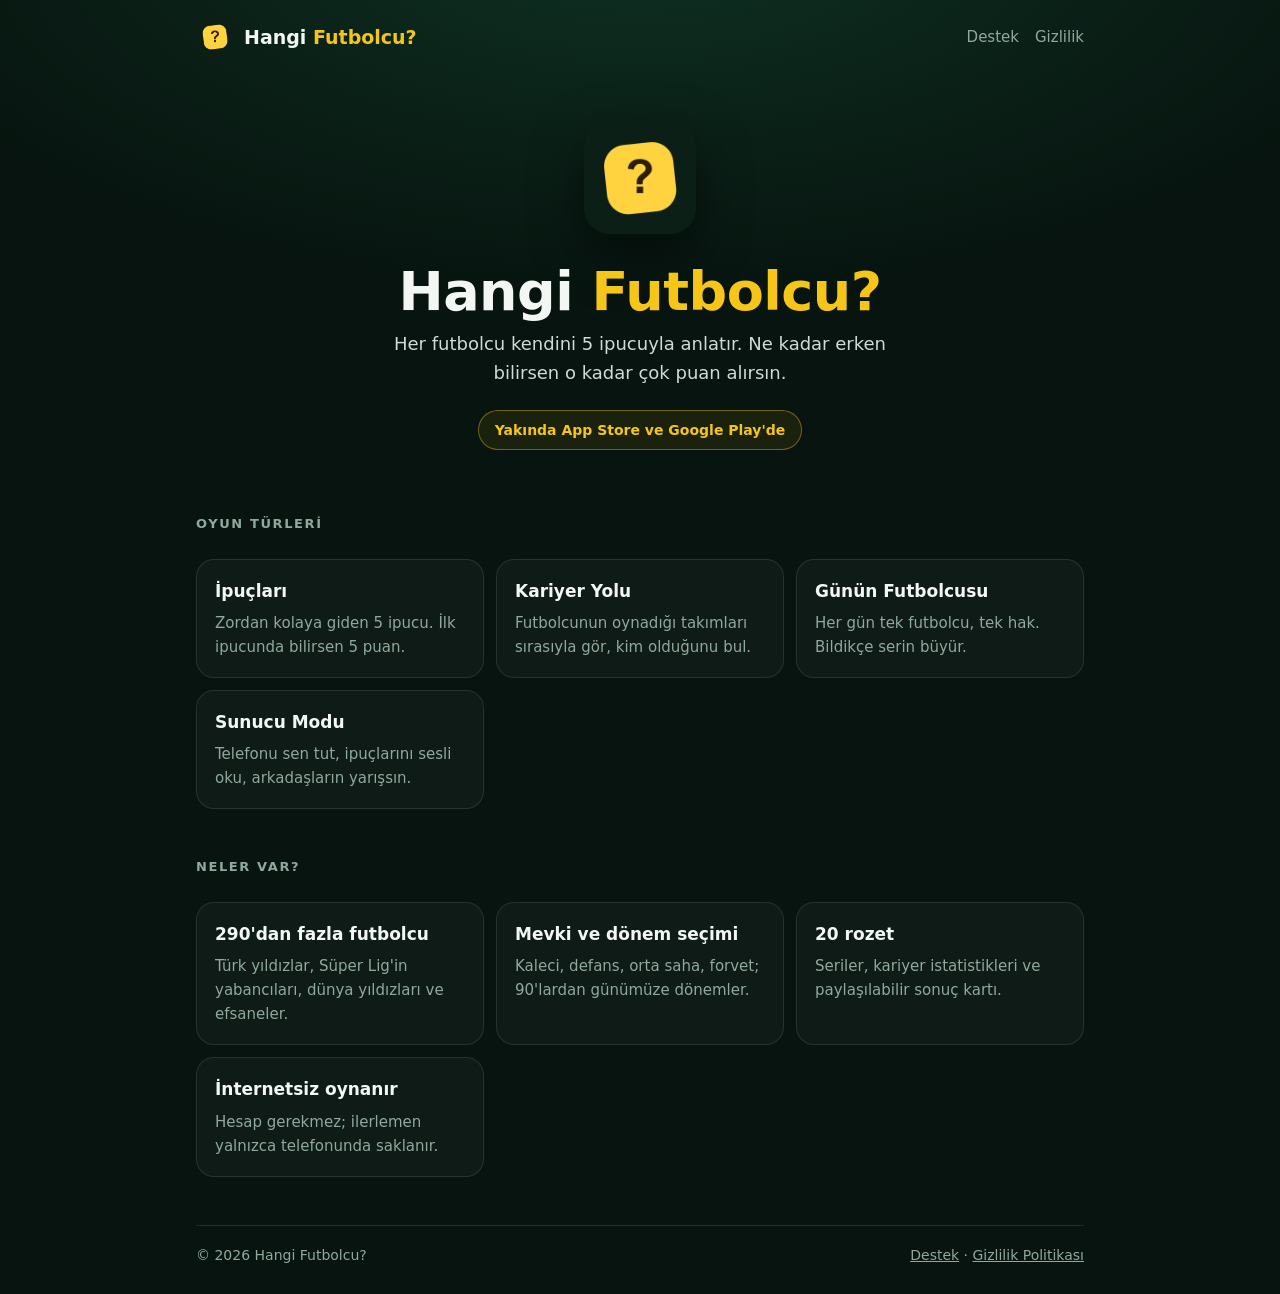
==== index.html @ 24ca1838 "Hangi Futbolcu? tanıtım, gizlilik ve destek sayfaları Co-Authored-By: Claude Opus 5.5 <noreply@anthr" ====
<!doctype html>
<html lang="tr">
<head>
  <meta charset="utf-8" />
  <meta name="viewport" content="width=device-width, initial-scale=1, viewport-fit=cover" />
  <title>Hangi Futbolcu? · Futbol bilgi yarışması</title>
  <meta name="description" content="İpuçlarından ve kariyer duraklarından gizemli futbolcuyu bul. Günün futbolcusu, sunucu modu, rozetler ve daha fazlası." />
  <meta name="theme-color" content="#07140f" />
  <link rel="icon" href="img/favicon.png" />
  <link rel="stylesheet" href="site.css" />
</head>
<body>
  <div class="wrap">
    <header class="top">
      <a class="brand" href="#"><img src="img/logo.png" alt="" width="38" height="38" /><span>Hangi <em>Futbolcu?</em></span></a>
      <nav class="links" aria-label="Sayfalar">
        <a href="destek.html">Destek</a>
        <a href="gizlilik.html">Gizlilik</a>
      </nav>
    </header>

    <main>
      <section class="hero">
        <img src="img/logo.png" alt="Hangi Futbolcu? simgesi" />
        <h1>Hangi <em>Futbolcu?</em></h1>
        <p>Her futbolcu kendini 5 ipucuyla anlatır. Ne kadar erken bilirsen o kadar çok puan alırsın.</p>
        <span class="soon">Yakında App Store ve Google Play'de</span>
      </section>

      <h2 class="sec">Oyun türleri</h2>
      <div class="grid">
        <div class="card"><h3>İpuçları</h3><p>Zordan kolaya giden 5 ipucu. İlk ipucunda bilirsen 5 puan.</p></div>
        <div class="card"><h3>Kariyer Yolu</h3><p>Futbolcunun oynadığı takımları sırasıyla gör, kim olduğunu bul.</p></div>
        <div class="card"><h3>Günün Futbolcusu</h3><p>Her gün tek futbolcu, tek hak. Bildikçe serin büyür.</p></div>
        <div class="card"><h3>Sunucu Modu</h3><p>Telefonu sen tut, ipuçlarını sesli oku, arkadaşların yarışsın.</p></div>
      </div>

      <h2 class="sec">Neler var?</h2>
      <div class="grid">
        <div class="card"><h3>290'dan fazla futbolcu</h3><p>Türk yıldızlar, Süper Lig'in yabancıları, dünya yıldızları ve efsaneler.</p></div>
        <div class="card"><h3>Mevki ve dönem seçimi</h3><p>Kaleci, defans, orta saha, forvet; 90'lardan günümüze dönemler.</p></div>
        <div class="card"><h3>20 rozet</h3><p>Seriler, kariyer istatistikleri ve paylaşılabilir sonuç kartı.</p></div>
        <div class="card"><h3>İnternetsiz oynanır</h3><p>Hesap gerekmez; ilerlemen yalnızca telefonunda saklanır.</p></div>
      </div>
    </main>

    <footer>
      <span>© 2026 Hangi Futbolcu?</span>
      <span><a href="destek.html">Destek</a> · <a href="gizlilik.html">Gizlilik Politikası</a></span>
    </footer>
  </div>
</body>
</html>
---- site.css ----
:root {
  --bg: #07140f; --bg2: #0d2019; --card: #122b21; --line: #ffffff1a;
  --text: #f2f7f4; --mute: #8fa99c; --acc: #f5c518; --acc-ink: #1d1600;
}
* { box-sizing: border-box; }
html { -webkit-text-size-adjust: 100%; }
body {
  margin: 0; color: var(--text); background: var(--bg);
  background-image: radial-gradient(90% 40% at 50% -5%, #1f6a4a55 0%, transparent 70%);
  font: 16px/1.6 system-ui, -apple-system, "Segoe UI", Roboto, "Helvetica Neue", sans-serif;
}
a { color: var(--acc); }
.wrap { max-width: 920px; margin: 0 auto; padding: 0 16px; }
.wrap.narrow { max-width: 720px; }
.top { display: flex; align-items: center; justify-content: space-between; gap: 12px; padding: 18px 0; }
.brand { display: flex; align-items: center; gap: 10px; color: var(--text); text-decoration: none; font-weight: 800; font-size: 19px; }
.brand img { border-radius: 10px; }
.brand em { font-style: normal; color: var(--acc); }
.links { display: flex; gap: 16px; flex-wrap: wrap; }
.links a { color: var(--mute); text-decoration: none; font-size: 15px; }
.links a:hover { color: var(--text); }
.hero { text-align: center; padding: 48px 0 32px; }
.hero img { width: 112px; height: 112px; border-radius: 26px; box-shadow: 0 18px 50px #0008; }
.hero h1 { font-size: clamp(34px, 7vw, 54px); line-height: 1.05; margin: 22px 0 10px; letter-spacing: -.5px; }
.hero h1 em { font-style: normal; color: var(--acc); }
.hero p { color: #cfdcd5; font-size: 18px; max-width: 560px; margin: 0 auto; }
.soon { display: inline-block; margin-top: 22px; padding: 8px 16px; border-radius: 999px; border: 1px solid #f5c51866; background: #f5c51814; color: var(--acc); font-weight: 700; font-size: 14px; }
.grid { display: grid; grid-template-columns: repeat(auto-fit, minmax(240px, 1fr)); gap: 12px; margin: 24px 0 48px; }
.card { background: #ffffff08; border: 1px solid var(--line); border-radius: 18px; padding: 18px; }
.card h3 { margin: 0 0 6px; font-size: 17px; }
.card p { margin: 0; color: var(--mute); font-size: 15px; }
h2.sec { font-size: 13px; letter-spacing: 1.6px; text-transform: uppercase; color: var(--mute); margin: 32px 0 0; }
.page { padding: 8px 0 48px; }
.page h1 { font-size: 30px; line-height: 1.2; margin: 12px 0 4px; }
.page h2 { font-size: 19px; margin: 28px 0 6px; }
.page p, .page li { color: #d6e2db; }
.muted { color: var(--mute); }
.box { background: #f5c51812; border: 1px solid #f5c51855; border-radius: 14px; padding: 14px 16px; margin: 18px 0; }
.contact { background: #ffffff08; border: 1px solid var(--line); border-radius: 18px; padding: 18px; margin: 18px 0 8px; }
.contact .mail { font-size: 20px; font-weight: 700; margin: 2px 0 8px; word-break: break-all; }
details { border-top: 1px solid var(--line); padding: 12px 2px; }
details summary { cursor: pointer; font-weight: 600; }
details p { margin: 8px 0 0; }
.back { display: inline-block; margin-top: 24px; text-decoration: none; }
footer { display: flex; justify-content: space-between; flex-wrap: wrap; gap: 8px; border-top: 1px solid var(--line); padding: 18px 0 28px; color: var(--mute); font-size: 14px; }
footer a { color: var(--mute); }
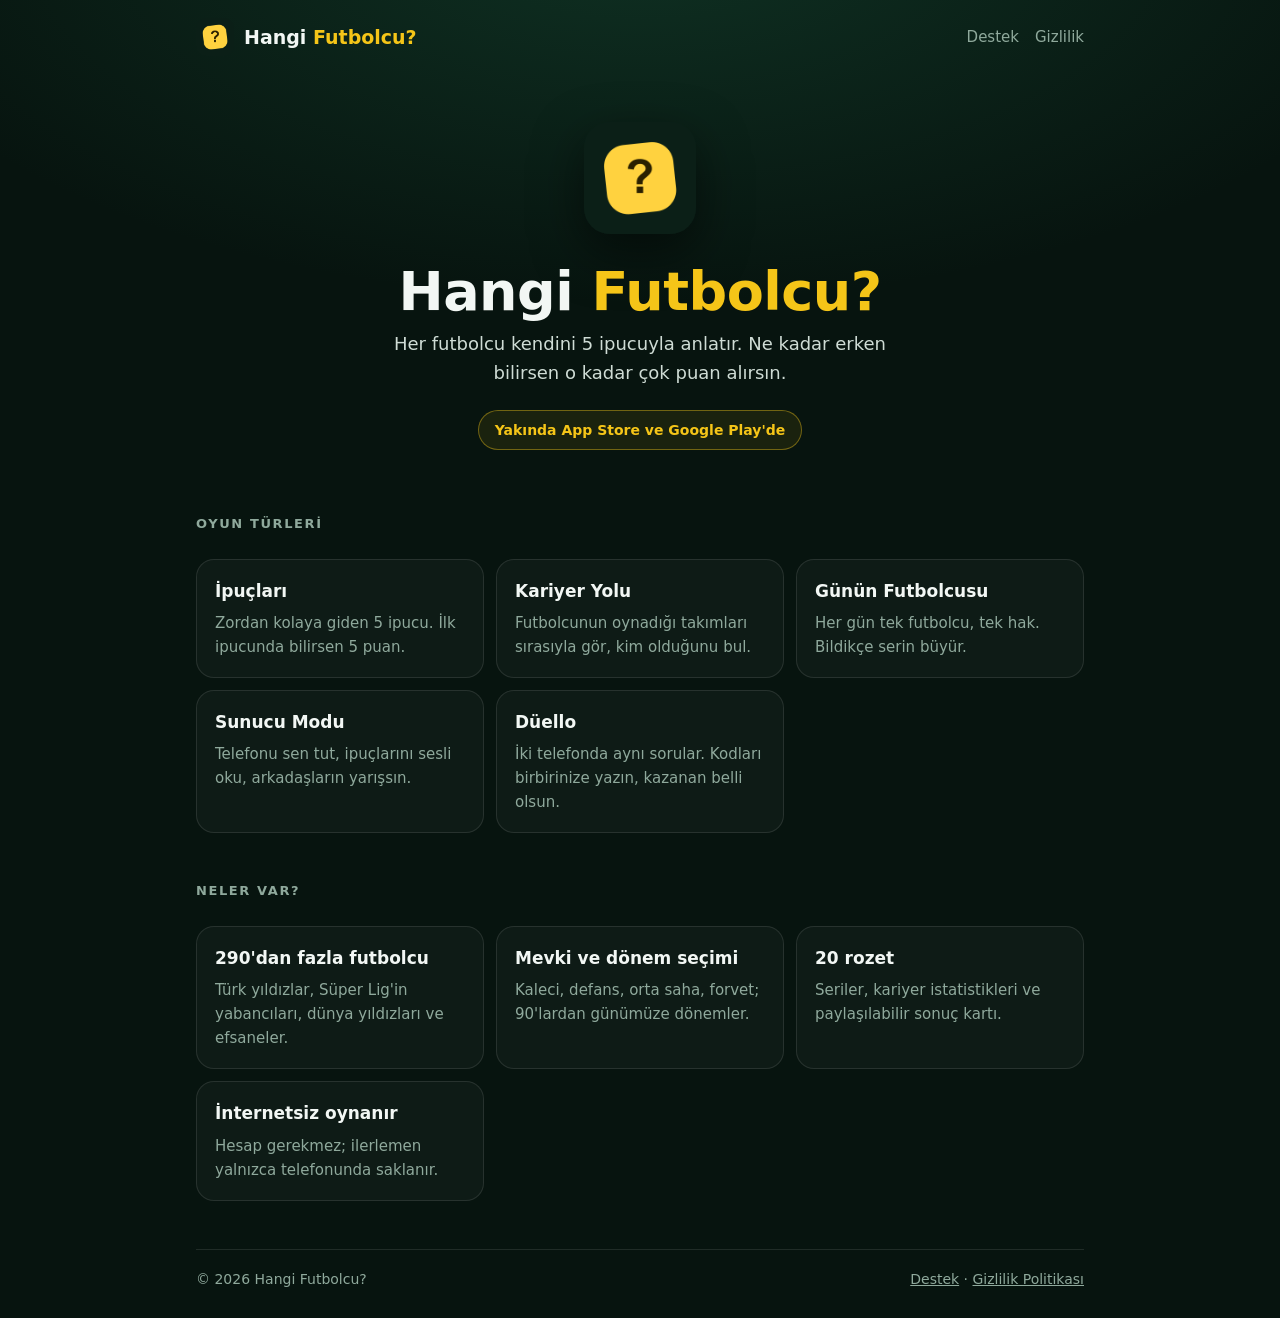
==== commit e571ffe1: "Düello modunu ekle Co-Authored-By: Claude Opus 5.5 <noreply@anthropic.com>" ====
--- a/index.html
+++ b/index.html
@@ -33,6 +33,7 @@
         <div class="card"><h3>Kariyer Yolu</h3><p>Futbolcunun oynadığı takımları sırasıyla gör, kim olduğunu bul.</p></div>
         <div class="card"><h3>Günün Futbolcusu</h3><p>Her gün tek futbolcu, tek hak. Bildikçe serin büyür.</p></div>
         <div class="card"><h3>Sunucu Modu</h3><p>Telefonu sen tut, ipuçlarını sesli oku, arkadaşların yarışsın.</p></div>
+        <div class="card"><h3>Düello</h3><p>İki telefonda aynı sorular. Kodları birbirinize yazın, kazanan belli olsun.</p></div>
       </div>
 
       <h2 class="sec">Neler var?</h2>
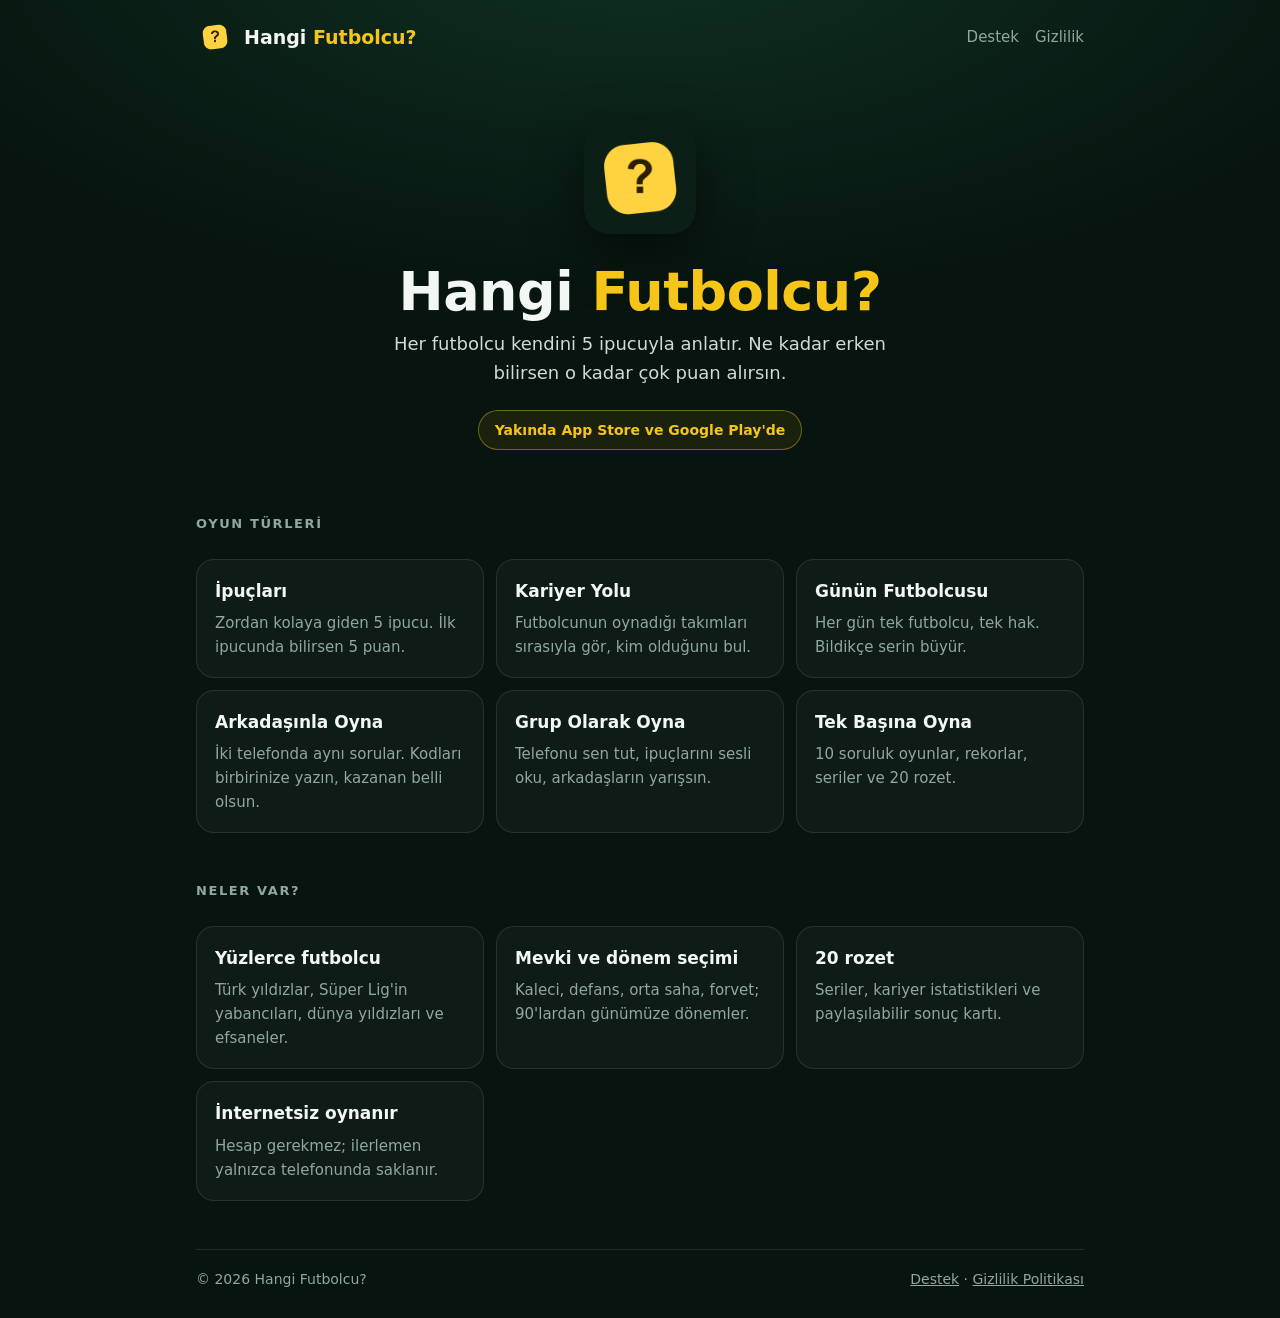
==== commit 7667357e: "Mod adlarını güncelle, arkadaşla oynama kodlarını gizlilik politikasına ekle Co-Authored-By: Claude " ====
--- a/index.html
+++ b/index.html
@@ -32,13 +32,14 @@
         <div class="card"><h3>İpuçları</h3><p>Zordan kolaya giden 5 ipucu. İlk ipucunda bilirsen 5 puan.</p></div>
         <div class="card"><h3>Kariyer Yolu</h3><p>Futbolcunun oynadığı takımları sırasıyla gör, kim olduğunu bul.</p></div>
         <div class="card"><h3>Günün Futbolcusu</h3><p>Her gün tek futbolcu, tek hak. Bildikçe serin büyür.</p></div>
-        <div class="card"><h3>Sunucu Modu</h3><p>Telefonu sen tut, ipuçlarını sesli oku, arkadaşların yarışsın.</p></div>
-        <div class="card"><h3>Düello</h3><p>İki telefonda aynı sorular. Kodları birbirinize yazın, kazanan belli olsun.</p></div>
+        <div class="card"><h3>Arkadaşınla Oyna</h3><p>İki telefonda aynı sorular. Kodları birbirinize yazın, kazanan belli olsun.</p></div>
+        <div class="card"><h3>Grup Olarak Oyna</h3><p>Telefonu sen tut, ipuçlarını sesli oku, arkadaşların yarışsın.</p></div>
+        <div class="card"><h3>Tek Başına Oyna</h3><p>10 soruluk oyunlar, rekorlar, seriler ve 20 rozet.</p></div>
       </div>
 
       <h2 class="sec">Neler var?</h2>
       <div class="grid">
-        <div class="card"><h3>290'dan fazla futbolcu</h3><p>Türk yıldızlar, Süper Lig'in yabancıları, dünya yıldızları ve efsaneler.</p></div>
+        <div class="card"><h3>Yüzlerce futbolcu</h3><p>Türk yıldızlar, Süper Lig'in yabancıları, dünya yıldızları ve efsaneler.</p></div>
         <div class="card"><h3>Mevki ve dönem seçimi</h3><p>Kaleci, defans, orta saha, forvet; 90'lardan günümüze dönemler.</p></div>
         <div class="card"><h3>20 rozet</h3><p>Seriler, kariyer istatistikleri ve paylaşılabilir sonuç kartı.</p></div>
         <div class="card"><h3>İnternetsiz oynanır</h3><p>Hesap gerekmez; ilerlemen yalnızca telefonunda saklanır.</p></div>
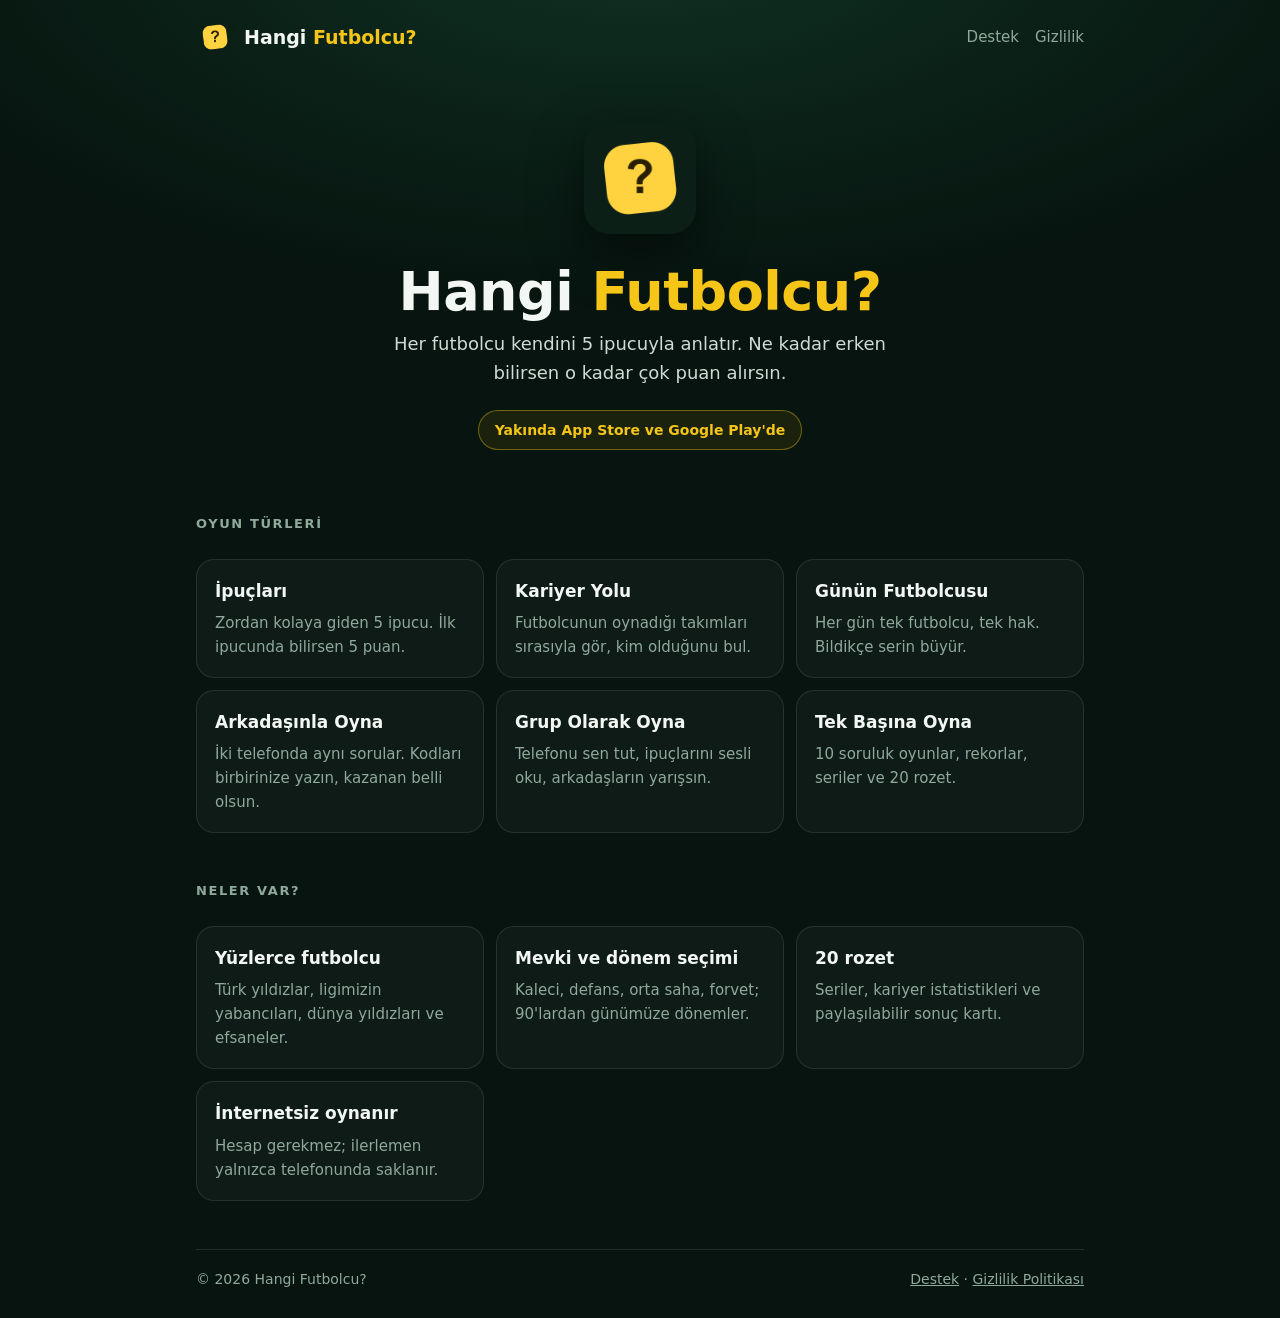
==== commit c2efd6c2: "Süper Lig adını kaldır: ligimizin yabancıları Co-Authored-By: Claude Opus 5.5 <noreply@anthropic.com" ====
--- a/index.html
+++ b/index.html
@@ -39,7 +39,7 @@
 
       <h2 class="sec">Neler var?</h2>
       <div class="grid">
-        <div class="card"><h3>Yüzlerce futbolcu</h3><p>Türk yıldızlar, Süper Lig'in yabancıları, dünya yıldızları ve efsaneler.</p></div>
+        <div class="card"><h3>Yüzlerce futbolcu</h3><p>Türk yıldızlar, ligimizin yabancıları, dünya yıldızları ve efsaneler.</p></div>
         <div class="card"><h3>Mevki ve dönem seçimi</h3><p>Kaleci, defans, orta saha, forvet; 90'lardan günümüze dönemler.</p></div>
         <div class="card"><h3>20 rozet</h3><p>Seriler, kariyer istatistikleri ve paylaşılabilir sonuç kartı.</p></div>
         <div class="card"><h3>İnternetsiz oynanır</h3><p>Hesap gerekmez; ilerlemen yalnızca telefonunda saklanır.</p></div>
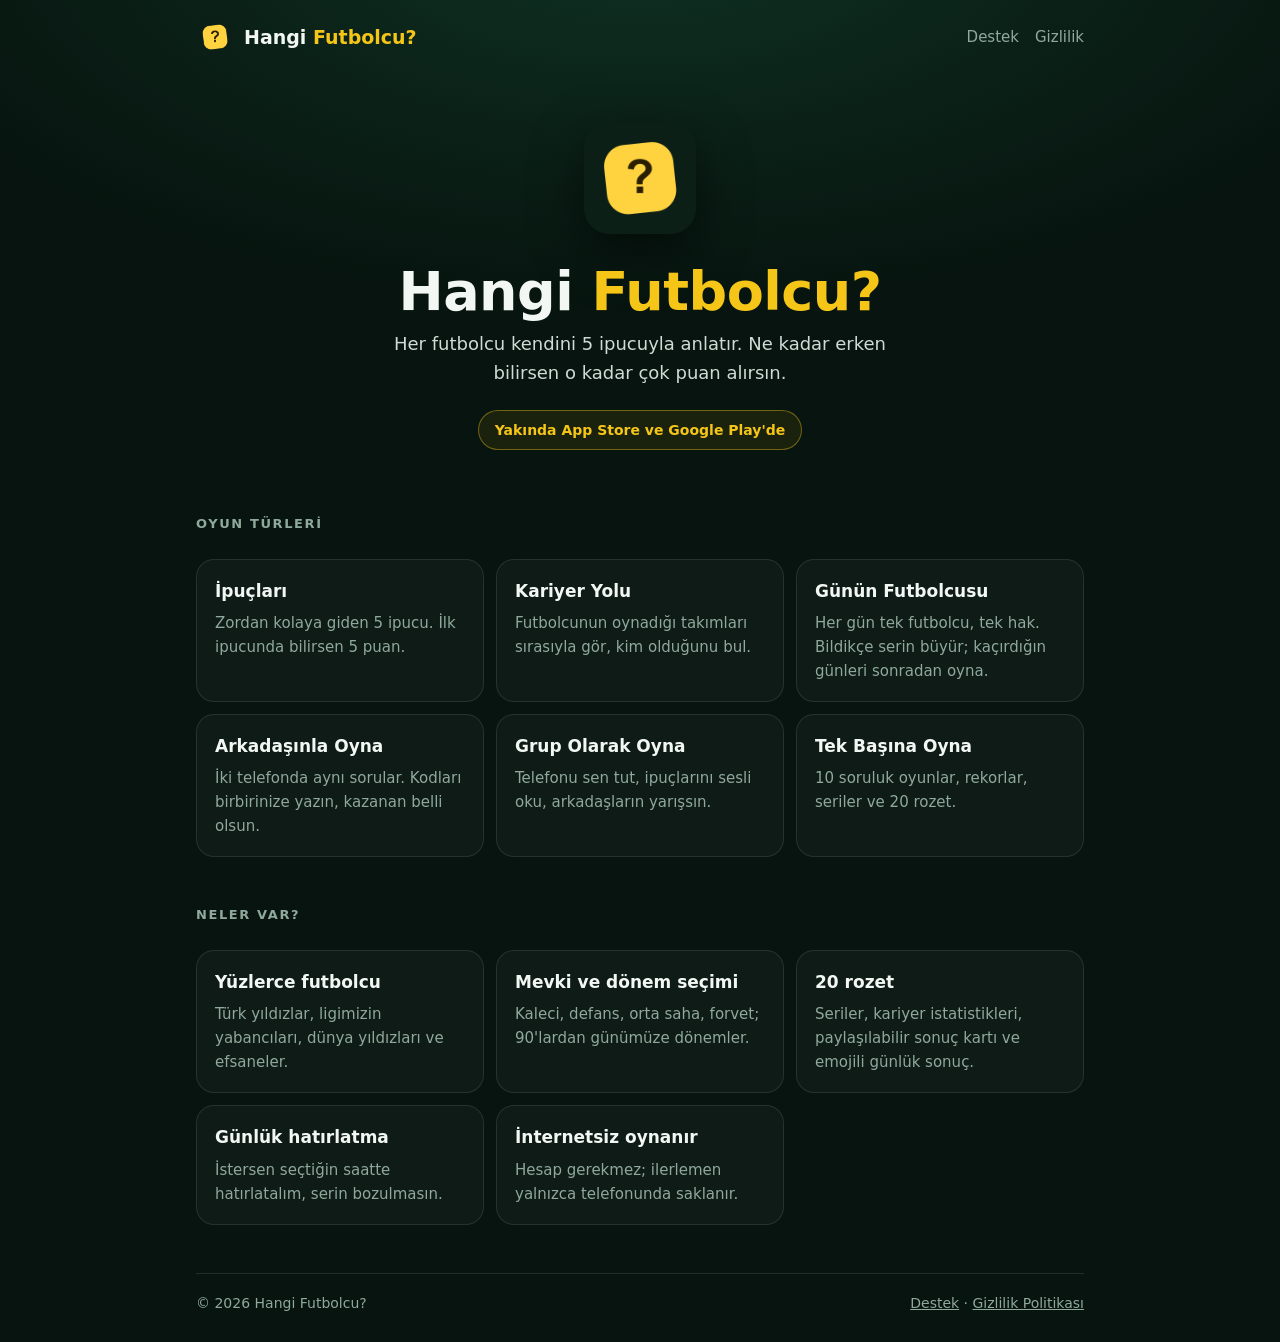
==== commit f6919e94: "Geçmiş günler, emojili paylaşım ve günlük hatırlatmayı ekle Gizlilik politikasına yerel bildirimler " ====
--- a/index.html
+++ b/index.html
@@ -31,7 +31,7 @@
       <div class="grid">
         <div class="card"><h3>İpuçları</h3><p>Zordan kolaya giden 5 ipucu. İlk ipucunda bilirsen 5 puan.</p></div>
         <div class="card"><h3>Kariyer Yolu</h3><p>Futbolcunun oynadığı takımları sırasıyla gör, kim olduğunu bul.</p></div>
-        <div class="card"><h3>Günün Futbolcusu</h3><p>Her gün tek futbolcu, tek hak. Bildikçe serin büyür.</p></div>
+        <div class="card"><h3>Günün Futbolcusu</h3><p>Her gün tek futbolcu, tek hak. Bildikçe serin büyür; kaçırdığın günleri sonradan oyna.</p></div>
         <div class="card"><h3>Arkadaşınla Oyna</h3><p>İki telefonda aynı sorular. Kodları birbirinize yazın, kazanan belli olsun.</p></div>
         <div class="card"><h3>Grup Olarak Oyna</h3><p>Telefonu sen tut, ipuçlarını sesli oku, arkadaşların yarışsın.</p></div>
         <div class="card"><h3>Tek Başına Oyna</h3><p>10 soruluk oyunlar, rekorlar, seriler ve 20 rozet.</p></div>
@@ -41,7 +41,8 @@
       <div class="grid">
         <div class="card"><h3>Yüzlerce futbolcu</h3><p>Türk yıldızlar, ligimizin yabancıları, dünya yıldızları ve efsaneler.</p></div>
         <div class="card"><h3>Mevki ve dönem seçimi</h3><p>Kaleci, defans, orta saha, forvet; 90'lardan günümüze dönemler.</p></div>
-        <div class="card"><h3>20 rozet</h3><p>Seriler, kariyer istatistikleri ve paylaşılabilir sonuç kartı.</p></div>
+        <div class="card"><h3>20 rozet</h3><p>Seriler, kariyer istatistikleri, paylaşılabilir sonuç kartı ve emojili günlük sonuç.</p></div>
+        <div class="card"><h3>Günlük hatırlatma</h3><p>İstersen seçtiğin saatte hatırlatalım, serin bozulmasın.</p></div>
         <div class="card"><h3>İnternetsiz oynanır</h3><p>Hesap gerekmez; ilerlemen yalnızca telefonunda saklanır.</p></div>
       </div>
     </main>
